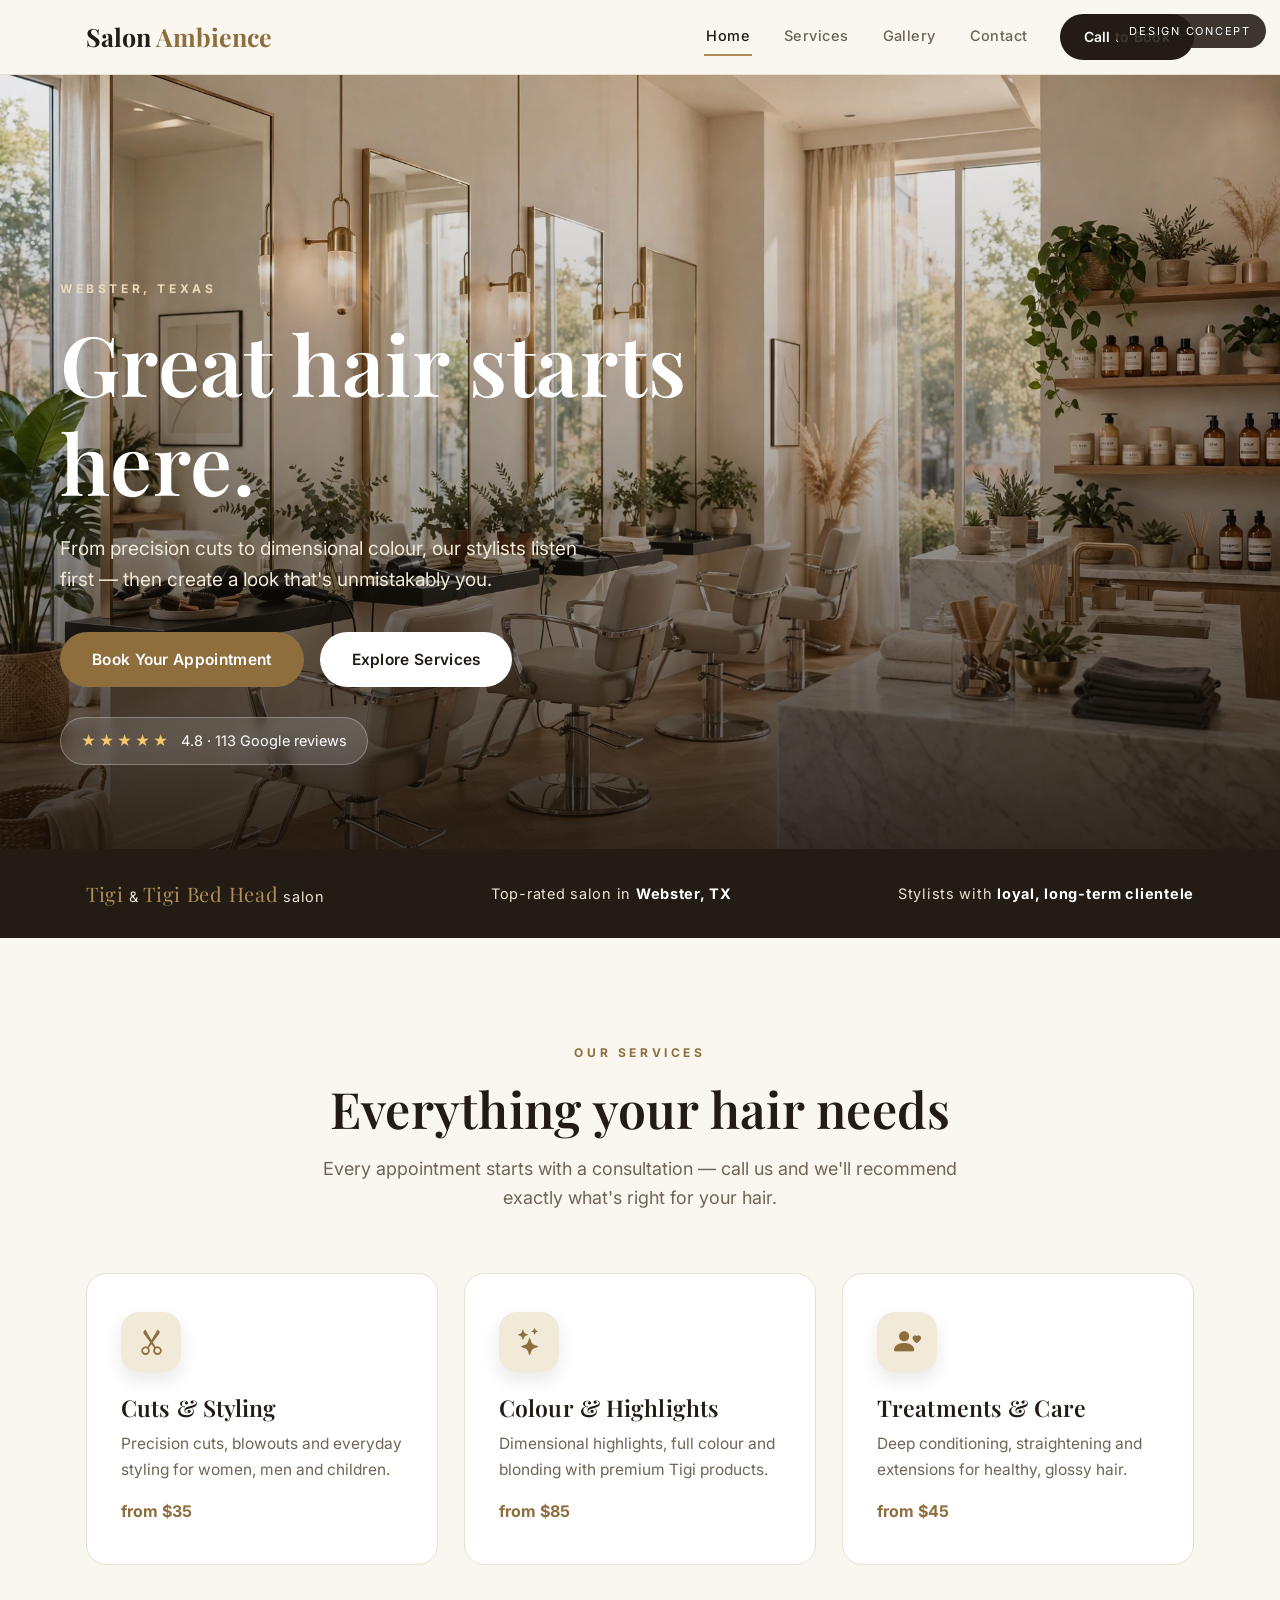
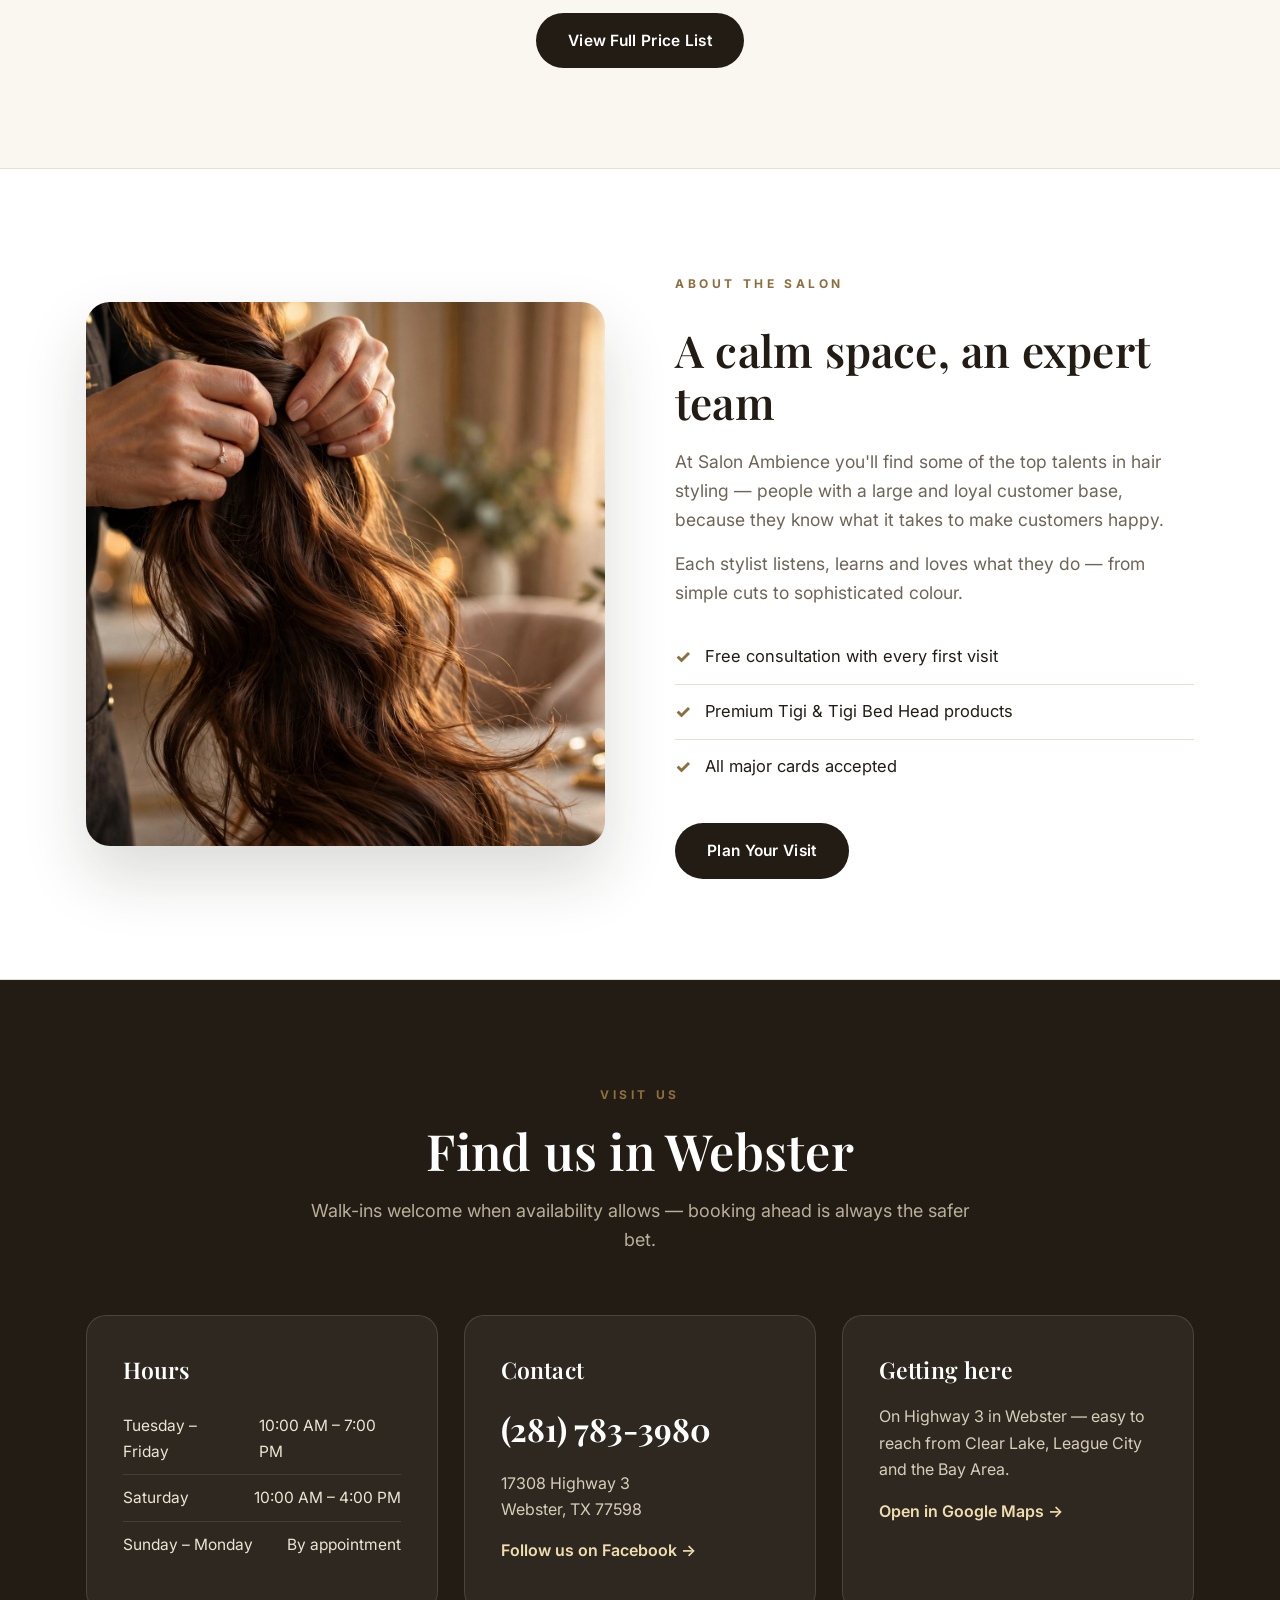
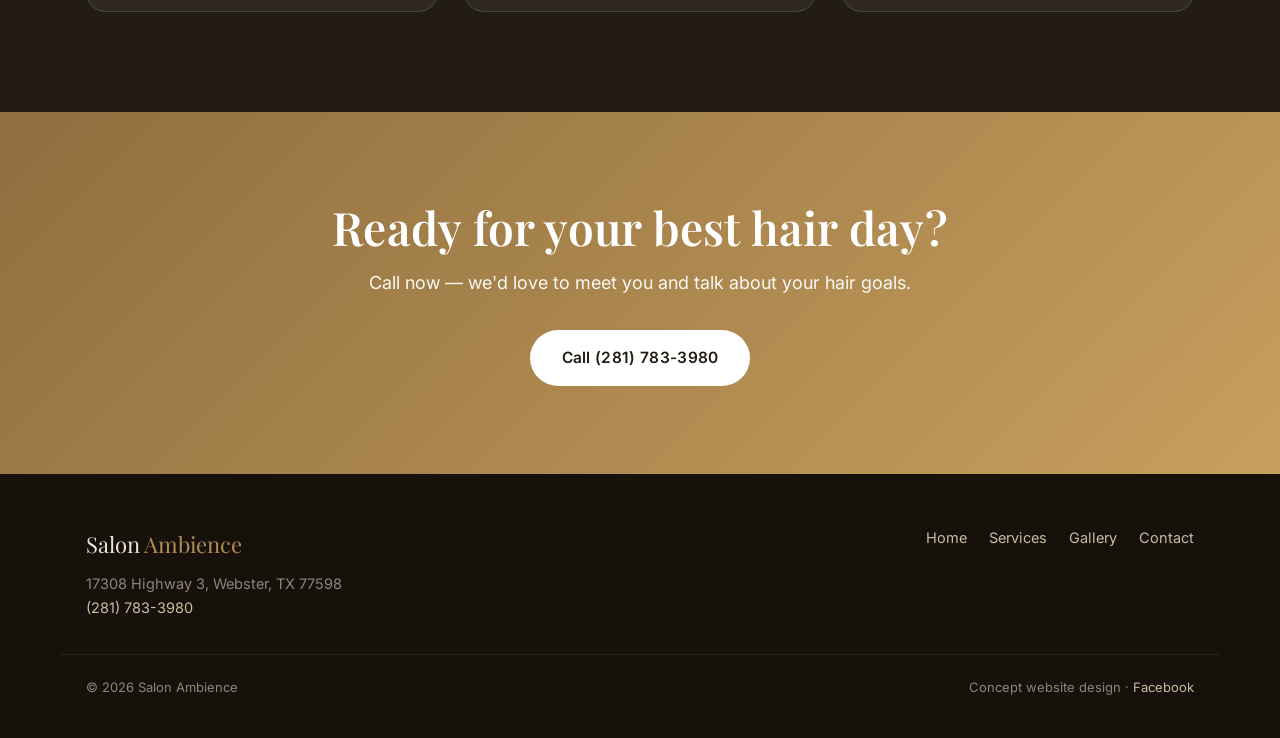
==== index.html @ 00f1ce6d "Demo website concept for Salon Ambience (Webster, TX)" ====
<!DOCTYPE html>
<html lang="en">
<head>
<meta charset="UTF-8">
<meta name="viewport" content="width=device-width, initial-scale=1.0">
<title>Salon Ambience — Hair Salon in Webster, TX</title>
<meta name="description" content="Salon Ambience in Webster, TX — haircuts, colour, styling and treatments. Rated 4.8 from 113 Google reviews. Call to book.">
<link rel="preconnect" href="https://fonts.googleapis.com">
<link rel="preconnect" href="https://fonts.gstatic.com" crossorigin>
<link href="https://fonts.googleapis.com/css2?family=Playfair+Display:ital,wght@0,500;0,600;0,700;1,500&family=Inter:wght@400;500;600;700&display=swap" rel="stylesheet">
<link rel="stylesheet" href="https://cdn.jsdelivr.net/npm/bootstrap-icons@1.11.3/font/bootstrap-icons.min.css">
<link rel="stylesheet" href="styles.css">
</head>
<body>
<div class="concept">Design concept</div>

<header class="site">
  <div class="wrap nav">
    <a class="brand" href="index.html">Salon <em>Ambience</em></a>
    <nav class="nav-links">
      <a class="page active" href="index.html">Home</a>
      <a class="page" href="services.html">Services</a>
      <a class="page" href="gallery.html">Gallery</a>
      <a class="page" href="contact.html">Contact</a>
      <a class="btn small" href="tel:+12817833980">Call to Book</a>
    </nav>
    <button class="nav-toggle" type="button" aria-label="Open menu" aria-expanded="false"><i class="bi bi-list"></i></button>
  </div>
</header>

<section class="hero">
  <img src="images/hero.webp" alt="Elegant interior of Salon Ambience">
  <div class="wrap hero-inner">
    <span class="kicker">Webster, Texas</span>
    <h1>Great hair starts here.</h1>
    <p>From precision cuts to dimensional colour, our stylists listen first — then create a look that's unmistakably you.</p>
    <div class="hero-cta">
      <a class="btn gold" href="tel:+12817833980">Book Your Appointment</a>
      <a class="btn light" href="services.html">Explore Services</a>
    </div>
    <div class="rating"><span class="stars">★★★★★</span> 4.8 · 113 Google reviews</div>
  </div>
</section>

<div class="trust">
  <div class="wrap">
    <div class="trust-item"><span class="serif">Tigi</span> &amp; <span class="serif">Tigi Bed Head</span> salon</div>
    <div class="trust-item">Top-rated salon in <strong>Webster, TX</strong></div>
    <div class="trust-item">Stylists with <strong>loyal, long-term clientele</strong></div>
  </div>
</div>

<section class="sec">
  <div class="wrap">
    <div class="sec-head">
      <span class="kicker">Our Services</span>
      <h2>Everything your hair needs</h2>
      <p>Every appointment starts with a consultation — call us and we'll recommend exactly what's right for your hair.</p>
    </div>
    <div class="grid3">
      <div class="card"><div class="tile"><i class="bi bi-scissors"></i></div><h3>Cuts &amp; Styling</h3><p>Precision cuts, blowouts and everyday styling for women, men and children.</p><span class="price">from $35</span></div>
      <div class="card"><div class="tile"><i class="bi bi-stars"></i></div><h3>Colour &amp; Highlights</h3><p>Dimensional highlights, full colour and blonding with premium Tigi products.</p><span class="price">from $85</span></div>
      <div class="card"><div class="tile"><i class="bi bi-person-heart"></i></div><h3>Treatments &amp; Care</h3><p>Deep conditioning, straightening and extensions for healthy, glossy hair.</p><span class="price">from $45</span></div>
    </div>
    <div class="center"><a class="btn" href="services.html">View Full Price List</a></div>
  </div>
</section>

<section class="sec" style="background:var(--white);border-top:1px solid var(--line);border-bottom:1px solid var(--line)">
  <div class="wrap split">
    <div class="frame"><img src="images/detail.webp" alt="Stylist at work in Salon Ambience"></div>
    <div>
      <span class="kicker">About the salon</span>
      <h2>A calm space, an expert team</h2>
      <p>At Salon Ambience you'll find some of the top talents in hair styling — people with a large and loyal customer base, because they know what it takes to make customers happy.</p>
      <p>Each stylist listens, learns and loves what they do — from simple cuts to sophisticated colour.</p>
      <ul class="checklist">
        <li><span class="tick">✓</span> Free consultation with every first visit</li>
        <li><span class="tick">✓</span> Premium Tigi &amp; Tigi Bed Head products</li>
        <li><span class="tick">✓</span> All major cards accepted</li>
      </ul>
      <a class="btn" href="contact.html">Plan Your Visit</a>
    </div>
  </div>
</section>

<section class="sec dark" id="visit">
  <div class="wrap">
    <div class="sec-head">
      <span class="kicker">Visit us</span>
      <h2>Find us in Webster</h2>
      <p>Walk-ins welcome when availability allows — booking ahead is always the safer bet.</p>
    </div>
    <div class="vgrid">
      <div class="vcard">
        <h3>Hours</h3>
        <div class="hours">
          <div><span>Tuesday – Friday</span><span>10:00 AM – 7:00 PM</span></div>
          <div><span>Saturday</span><span>10:00 AM – 4:00 PM</span></div>
          <div><span>Sunday – Monday</span><span>By appointment</span></div>
        </div>
      </div>
      <div class="vcard">
        <h3>Contact</h3>
        <p><a class="big-phone" href="tel:+12817833980">(281) 783-3980</a></p>
        <p style="margin-top:14px">17308 Highway 3<br>Webster, TX 77598</p>
        <p style="margin-top:14px"><a class="inline" href="https://www.facebook.com/salonambienceclearlake/" target="_blank" rel="noopener">Follow us on Facebook →</a></p>
      </div>
      <div class="vcard">
        <h3>Getting here</h3>
        <p>On Highway 3 in Webster — easy to reach from Clear Lake, League City and the Bay Area.</p>
        <p style="margin-top:16px"><a class="inline" href="https://www.google.com/maps/search/?api=1&query=Salon+Ambience+17308+Highway+3+Webster+TX+77598" target="_blank" rel="noopener">Open in Google Maps →</a></p>
      </div>
    </div>
  </div>
</section>

<div class="cta-banner">
  <h2>Ready for your best hair day?</h2>
  <p>Call now — we'd love to meet you and talk about your hair goals.</p>
  <a class="btn light" href="tel:+12817833980">Call (281) 783-3980</a>
</div>

<footer class="site">
  <div class="wrap">
    <div>
      <div class="fbrand">Salon <em style="font-style:normal;color:var(--gold)">Ambience</em></div>
      <p>17308 Highway 3, Webster, TX 77598<br><a href="tel:+12817833980">(281) 783-3980</a></p>
    </div>
    <div class="flinks">
      <a href="index.html">Home</a><a href="services.html">Services</a>
      <a href="gallery.html">Gallery</a><a href="contact.html">Contact</a>
    </div>
  </div>
  <div class="wrap copy">
    <span>© 2026 Salon Ambience</span>
    <span>Concept website design · <a href="https://www.facebook.com/salonambienceclearlake/" target="_blank" rel="noopener">Facebook</a></span>
  </div>
</footer>
<script>
(function(){
  var btn=document.querySelector(".nav-toggle");
  var nav=document.querySelector("header.site .nav");
  if(!btn||!nav){return;}
  btn.addEventListener("click",function(){
    var open=nav.classList.toggle("open");
    btn.setAttribute("aria-expanded",open?"true":"false");
    btn.setAttribute("aria-label",open?"Close menu":"Open menu");
    btn.innerHTML='<i class="bi '+(open?"bi-x":"bi-list")+'"></i>';
  });
  nav.addEventListener("click",function(e){
    if(e.target.closest("a")&&nav.classList.contains("open")){
      nav.classList.remove("open");
      btn.setAttribute("aria-expanded","false");
      btn.setAttribute("aria-label","Open menu");
      btn.innerHTML='<i class="bi bi-list"></i>';
    }
  });
})();
</script>
</body>
</html>
---- styles.css ----
/* Salon Ambience — design system
   Beauty/salon lane: warm ivory + charcoal + gold | Playfair Display + Inter */
:root{
  --ivory:#FAF7F1;
  --cream:#F2EAD9;
  --blush:#EAD9C6;
  --charcoal:#221C14;
  --muted:#6F6455;
  --gold:#B08D57;
  --gold-deep:#8F6E3E;
  --line:#E8DFCE;
  --white:#FFFFFF;
  --shadow:0 18px 44px rgba(34,28,20,.10);
  --radius:20px;
  --font-display:'Playfair Display',Georgia,serif;
  --font-body:'Inter',system-ui,-apple-system,sans-serif;
}
*{margin:0;padding:0;box-sizing:border-box}
html{scroll-behavior:smooth}
body{font-family:var(--font-body);background:var(--ivory);color:var(--charcoal);
  font-size:16.5px;line-height:1.65;-webkit-font-smoothing:antialiased;
  overflow-x:hidden;overflow-x:clip}
h1,h2,h3{font-family:var(--font-display);font-weight:600;line-height:1.18;letter-spacing:.005em}
a{color:inherit}
img{display:block;max-width:100%}
.wrap{max-width:1160px;margin:0 auto;padding:0 26px}

/* concept badge */
.concept{position:fixed;top:14px;right:14px;z-index:200;background:rgba(34,28,20,.88);color:#fff;
  font-size:11px;letter-spacing:.16em;text-transform:uppercase;padding:8px 15px;border-radius:999px}

/* header */
header.site{position:sticky;top:0;z-index:100;background:rgba(250,247,241,.94);
  backdrop-filter:blur(12px);border-bottom:1px solid var(--line)}
.nav{display:flex;align-items:center;justify-content:space-between;height:74px}
.brand{font-family:var(--font-display);font-size:25px;font-weight:700;text-decoration:none}
.brand em{font-style:normal;color:var(--gold-deep)}
.nav-links{display:flex;gap:30px;align-items:center}
.nav-links a.page{text-decoration:none;font-size:14.5px;font-weight:500;letter-spacing:.03em;
  color:var(--muted);padding:6px 2px;border-bottom:2px solid transparent}
.nav-links a.page:hover{color:var(--charcoal)}
.nav-links a.page.active{color:var(--charcoal);border-bottom-color:var(--gold)}

/* hamburger toggle (mobile only) */
.nav-toggle{display:none;background:#fff;border:1px solid var(--line);border-radius:12px;
  min-width:46px;min-height:46px;align-items:center;justify-content:center;cursor:pointer;
  color:var(--charcoal);font-size:24px;line-height:1;transition:background .2s,border-color .2s}
.nav-toggle:hover{background:var(--cream)}
.nav-toggle:focus-visible{outline:2px solid var(--gold-deep);outline-offset:2px}

/* buttons */
.btn{display:inline-block;background:var(--charcoal);color:#fff;text-decoration:none;font-weight:600;
  font-size:15.5px;padding:15px 32px;border-radius:999px;letter-spacing:.02em;border:none;cursor:pointer;
  transition:transform .22s,box-shadow .22s,background .22s}
.btn:hover{background:var(--gold-deep);transform:translateY(-2px);box-shadow:0 12px 26px rgba(143,110,62,.28)}
.btn.gold{background:var(--gold-deep)}
.btn.gold:hover{background:var(--charcoal);box-shadow:0 12px 26px rgba(34,28,20,.25)}
.btn.light{background:#fff;color:var(--charcoal)}
.btn.light:hover{background:var(--cream)}
.btn.small{padding:11px 24px;font-size:14px}

/* type helpers */
.kicker{display:inline-block;font-size:12px;font-weight:700;letter-spacing:.3em;text-transform:uppercase;
  color:var(--gold-deep);margin-bottom:16px}
.lead{font-size:19px;color:var(--muted);max-width:640px}
.sec{padding:100px 0}
.sec-head{max-width:660px;margin:0 auto 60px;text-align:center}
.sec-head h2{font-size:clamp(32px,4vw,50px);margin-bottom:16px}
.sec-head p{color:var(--muted);font-size:18px}

/* hero */
.hero{position:relative;min-height:86vh;display:flex;align-items:flex-end;color:#fff;overflow:hidden}
.hero>img{position:absolute;inset:0;width:100%;height:100%;object-fit:cover}
.hero::after{content:"";position:absolute;inset:0;
  background:linear-gradient(to top,rgba(22,16,9,.80) 0%,rgba(22,16,9,.28) 55%,rgba(22,16,9,.06) 100%)}
.hero-inner{position:relative;z-index:2;padding:96px 0 84px;width:100%}
.hero .kicker{color:#EBD9B8}
.hero h1{font-size:clamp(46px,6.5vw,84px);max-width:680px;margin-bottom:22px}
.hero p{font-size:19px;max-width:540px;color:#F2E9D6;margin-bottom:36px}
.hero-cta{display:flex;gap:16px;flex-wrap:wrap}
.rating{margin-top:30px;display:inline-flex;align-items:center;gap:10px;font-size:14.5px;
  background:rgba(255,255,255,.13);border:1px solid rgba(255,255,255,.28);
  padding:11px 20px;border-radius:999px;backdrop-filter:blur(6px)}
.rating .stars{color:#F5C86B;letter-spacing:3px}

/* page hero (inner pages) */
.page-hero{background:var(--charcoal);color:#fff;padding:88px 0 76px;position:relative;overflow:hidden}
.page-hero::before{content:"";position:absolute;inset:0;opacity:.14;
  background:radial-gradient(600px 300px at 80% 20%,var(--gold),transparent 70%)}
.page-hero h1{font-size:clamp(38px,5vw,62px);margin-bottom:14px;position:relative}
.page-hero p{color:#CBBFA8;font-size:18px;max-width:600px;position:relative}
.page-hero .kicker{color:var(--gold)}

/* trust strip */
.trust{background:var(--charcoal);color:#EDE4D3;padding:28px 0}
.trust .wrap{display:flex;justify-content:space-between;align-items:center;gap:22px;flex-wrap:wrap}
.trust-item{font-size:14.5px;letter-spacing:.05em}
.trust-item strong{color:#fff}
.trust-item .serif{font-family:var(--font-display);font-size:20px;color:var(--gold)}

/* cards */
.grid3{display:grid;grid-template-columns:repeat(3,1fr);gap:26px}
.grid2{display:grid;grid-template-columns:repeat(2,1fr);gap:26px}
@media(max-width:920px){.grid3{grid-template-columns:1fr 1fr}}
@media(max-width:620px){.grid3,.grid2{grid-template-columns:1fr}}
.card{background:var(--white);border:1px solid var(--line);border-radius:var(--radius);
  padding:38px 34px;transition:transform .25s,box-shadow .25s}
.card:hover{transform:translateY(-6px);box-shadow:var(--shadow)}
.card .tile{width:60px;height:60px;border-radius:18px;background:var(--cream);
  display:flex;align-items:center;justify-content:center;margin-bottom:22px;
  box-shadow:0 8px 18px rgba(34,28,20,.10)}
.card .tile i{font-size:27px;color:var(--gold-deep);line-height:1}
.card h3{font-size:23px;margin-bottom:10px}
.card p{color:var(--muted);font-size:15.5px}
.card .price{display:inline-block;margin-top:16px;font-weight:700;color:var(--gold-deep);font-size:16px}

/* split feature */
.split{display:grid;grid-template-columns:1fr 1fr;gap:70px;align-items:center}
@media(max-width:880px){.split{grid-template-columns:1fr;gap:44px}}
.split h2{font-size:clamp(30px,3.6vw,44px);margin:14px 0 20px}
.split p{color:var(--muted);font-size:17.5px;margin-bottom:16px}
.frame{border-radius:24px;overflow:hidden;box-shadow:0 30px 64px rgba(34,28,20,.16)}
.frame img{width:100%;height:100%;object-fit:cover;aspect-ratio:4/4.2}
.checklist{list-style:none;margin:22px 0 30px}
.checklist li{padding:12px 0;border-bottom:1px solid var(--line);font-size:16.5px;
  display:flex;gap:14px;align-items:center}
.checklist li:last-child{border:none}
.checklist .tick{color:var(--gold-deep);font-weight:800;font-size:18px}

/* price list (services page) */
.menu{background:var(--white);border:1px solid var(--line);border-radius:var(--radius);
  padding:46px 48px;margin-bottom:34px}
@media(max-width:620px){.menu{padding:32px 26px}}
.menu h3{font-size:27px;margin-bottom:6px}
.menu .sub{color:var(--muted);font-size:15px;margin-bottom:26px}
.menu-row{display:flex;justify-content:space-between;align-items:baseline;gap:20px;
  padding:15px 0;border-bottom:1px dashed var(--line)}
.menu-row:last-child{border:none}
.menu-row .name{font-weight:600;font-size:16.5px}
.menu-row .desc{color:var(--muted);font-size:14.5px;margin-top:3px}
.menu-row .from{white-space:nowrap;font-family:var(--font-display);font-size:19px;
  color:var(--gold-deep);font-weight:700}
.fineprint{text-align:center;color:var(--muted);font-size:13.5px;margin-top:26px;max-width:560px;margin-left:auto;margin-right:auto}

/* gallery */
.gal{display:grid;grid-template-columns:repeat(2,1fr);gap:26px}
@media(max-width:620px){.gal{grid-template-columns:1fr}}
.gal figure{border-radius:var(--radius);overflow:hidden;position:relative;box-shadow:var(--shadow)}
.gal img{width:100%;height:420px;object-fit:cover;transition:transform .5s}
.gal figure:hover img{transform:scale(1.04)}
.gal figcaption{position:absolute;left:0;right:0;bottom:0;padding:44px 26px 22px;color:#fff;
  font-size:15px;font-weight:500;
  background:linear-gradient(to top,rgba(22,16,9,.72),transparent)}

/* visit / contact */
.dark{background:var(--charcoal);color:#EDE4D3}
.dark .sec-head h2{color:#fff}
.dark .sec-head p{color:#B9AE99}
.vgrid{display:grid;grid-template-columns:repeat(3,1fr);gap:26px}
@media(max-width:880px){.vgrid{grid-template-columns:1fr}}
.vcard{background:rgba(255,255,255,.055);border:1px solid rgba(255,255,255,.13);
  border-radius:var(--radius);padding:40px 36px}
.vcard h3{color:#fff;font-size:23px;margin-bottom:20px}
.vcard p{color:#D8CDB8;font-size:16px;margin-bottom:8px}
.vcard a.inline{color:#F0DDAE;text-decoration:none;font-weight:600}
.vcard a.inline:hover{text-decoration:underline}
.hours div{display:flex;justify-content:space-between;gap:14px;padding:10px 0;
  border-bottom:1px solid rgba(255,255,255,.1);font-size:15.5px}
.hours div:last-child{border:none}
.big-phone{font-family:var(--font-display);font-size:32px;color:#fff;text-decoration:none;font-weight:700}
.big-phone:hover{color:var(--gold)}

/* cta banner */
.cta-banner{background:linear-gradient(135deg,var(--gold-deep),#C79F5E);color:#fff;
  text-align:center;padding:88px 26px}
.cta-banner h2{font-size:clamp(30px,4vw,46px);margin-bottom:14px}
.cta-banner p{font-size:18px;opacity:.94;margin-bottom:32px}

/* footer */
footer.site{background:#16110B;color:#8F8574;padding:52px 0 40px;font-size:14.5px}
footer.site .wrap{display:flex;justify-content:space-between;gap:26px;flex-wrap:wrap;align-items:flex-start}
footer.site .fbrand{font-family:var(--font-display);font-size:22px;color:#EDE4D3;margin-bottom:10px}
footer.site a{color:#C9BC9F;text-decoration:none}
footer.site a:hover{text-decoration:underline}
footer.site .flinks{display:flex;gap:22px}
.copy{margin-top:34px;padding-top:22px;border-top:1px solid rgba(255,255,255,.08);
  display:flex;justify-content:space-between;gap:14px;flex-wrap:wrap;font-size:13px}

.center{text-align:center;margin-top:48px}

/* mobile: hamburger nav + small breakage fixes (desktop untouched) */
@media(max-width:768px){
  .sec{padding:72px 0}
  .nav-toggle{display:inline-flex}
  .nav-links{display:none}
  .nav.open .nav-links{display:flex;position:absolute;top:100%;left:0;right:0;z-index:150;
    flex-direction:column;align-items:stretch;gap:0;background:var(--ivory);
    border-bottom:1px solid var(--line);box-shadow:var(--shadow);padding:10px 26px 24px}
  .nav.open .nav-links a.page{display:block;padding:13px 2px;font-size:16px;border-bottom:1px solid var(--line)}
  .nav.open .nav-links a.page.active{color:var(--charcoal);border-bottom:2px solid var(--gold)}
  .nav.open .nav-links .btn{margin-top:16px;text-align:center;padding:14px 24px}
  .hero-inner{padding:72px 0 64px}
  .hero{min-height:62vh}
  .hero h1{font-size:clamp(38px,10.5vw,64px)}
  .hero p{font-size:17px}
  .hero-cta .btn{flex:1 1 100%;text-align:center}
  .rating{flex-wrap:wrap}
  .big-phone{font-size:27px}
  .cta-banner{padding:64px 22px}
  .gal img{height:300px}
  .concept{top:auto;bottom:16px}
}
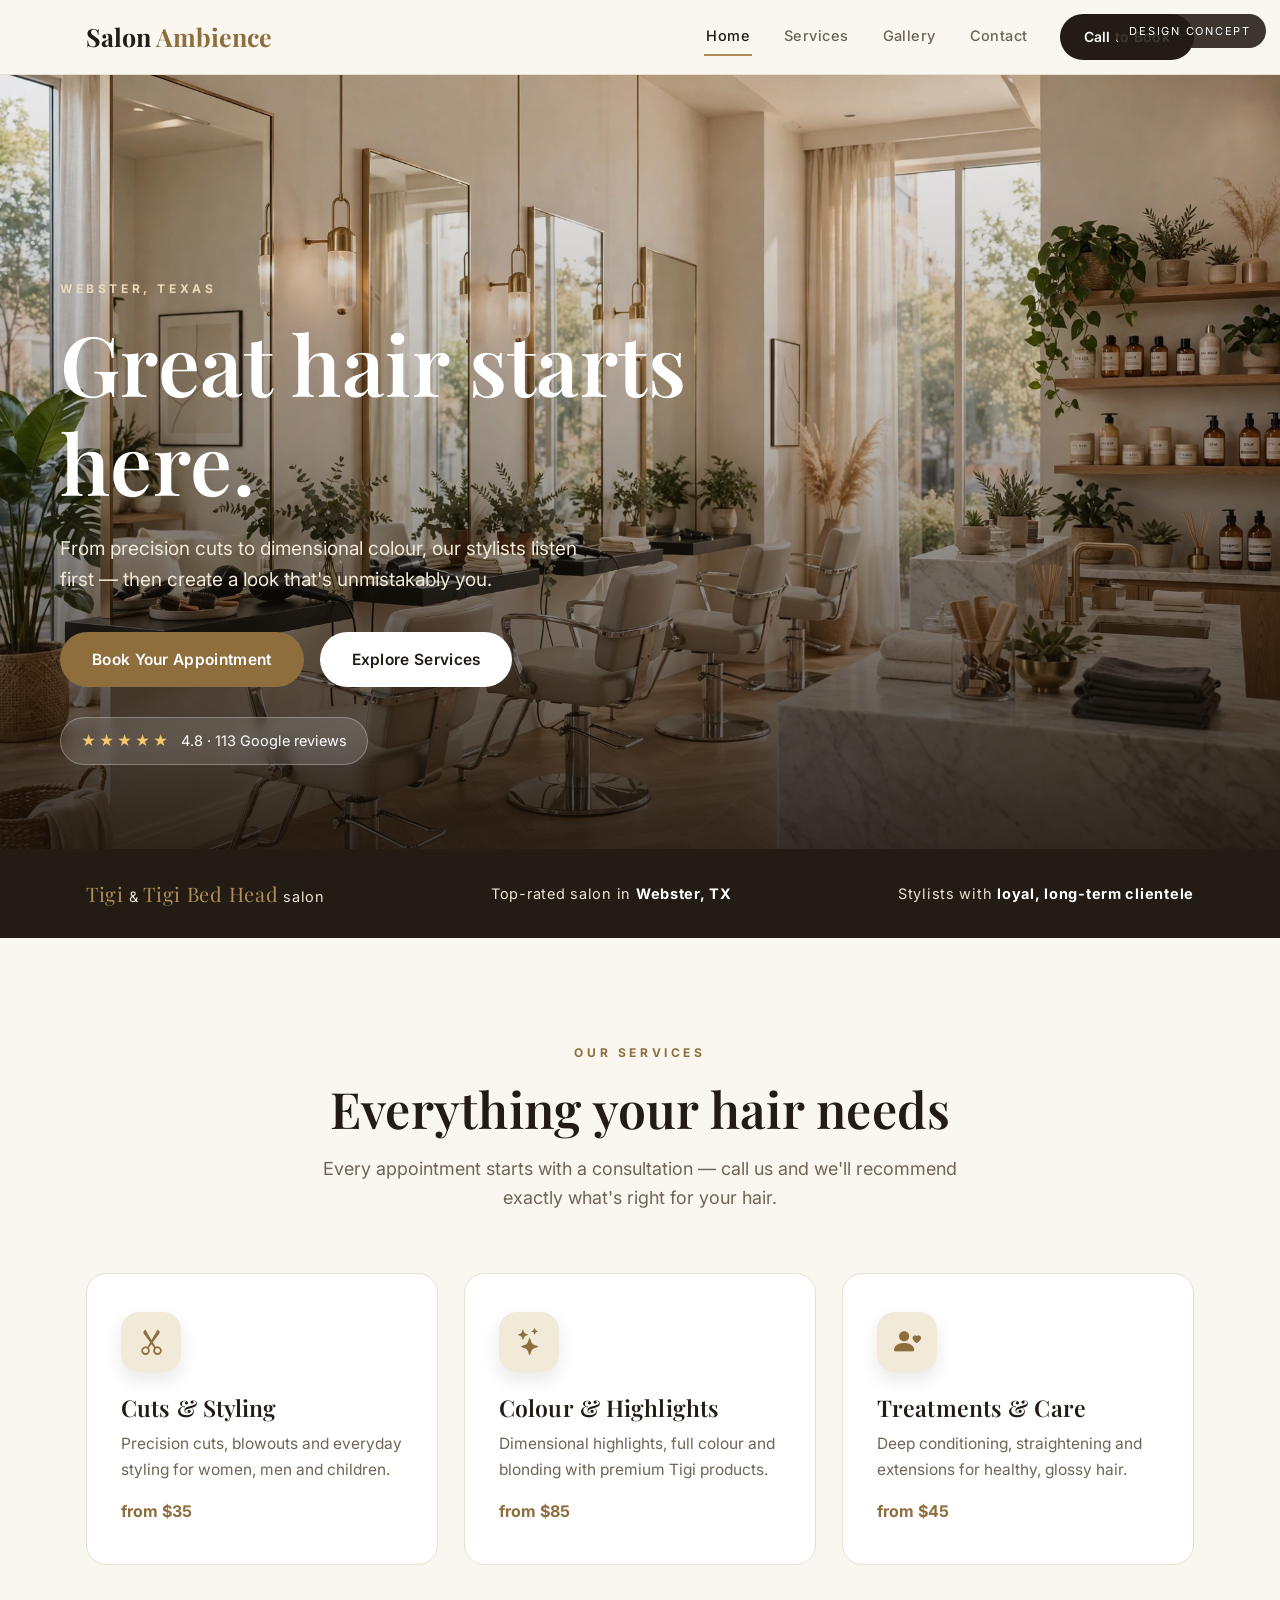
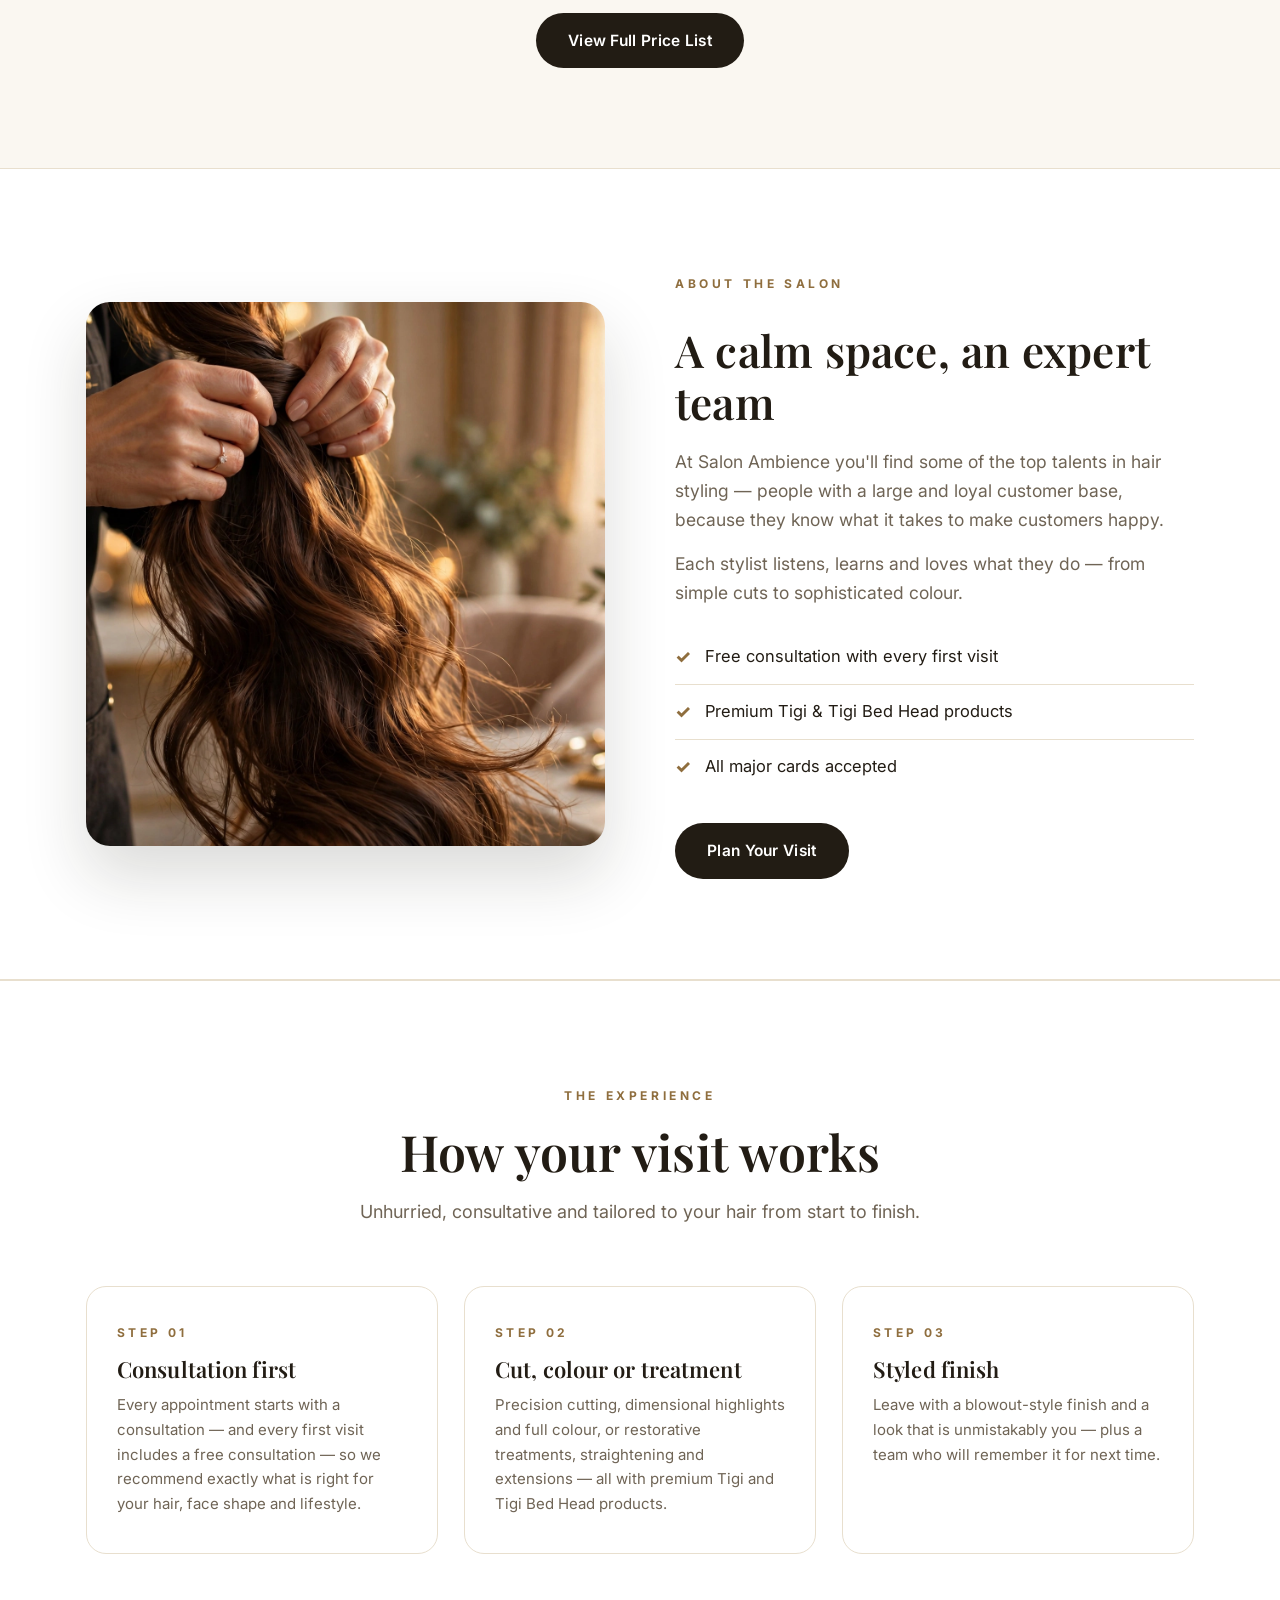
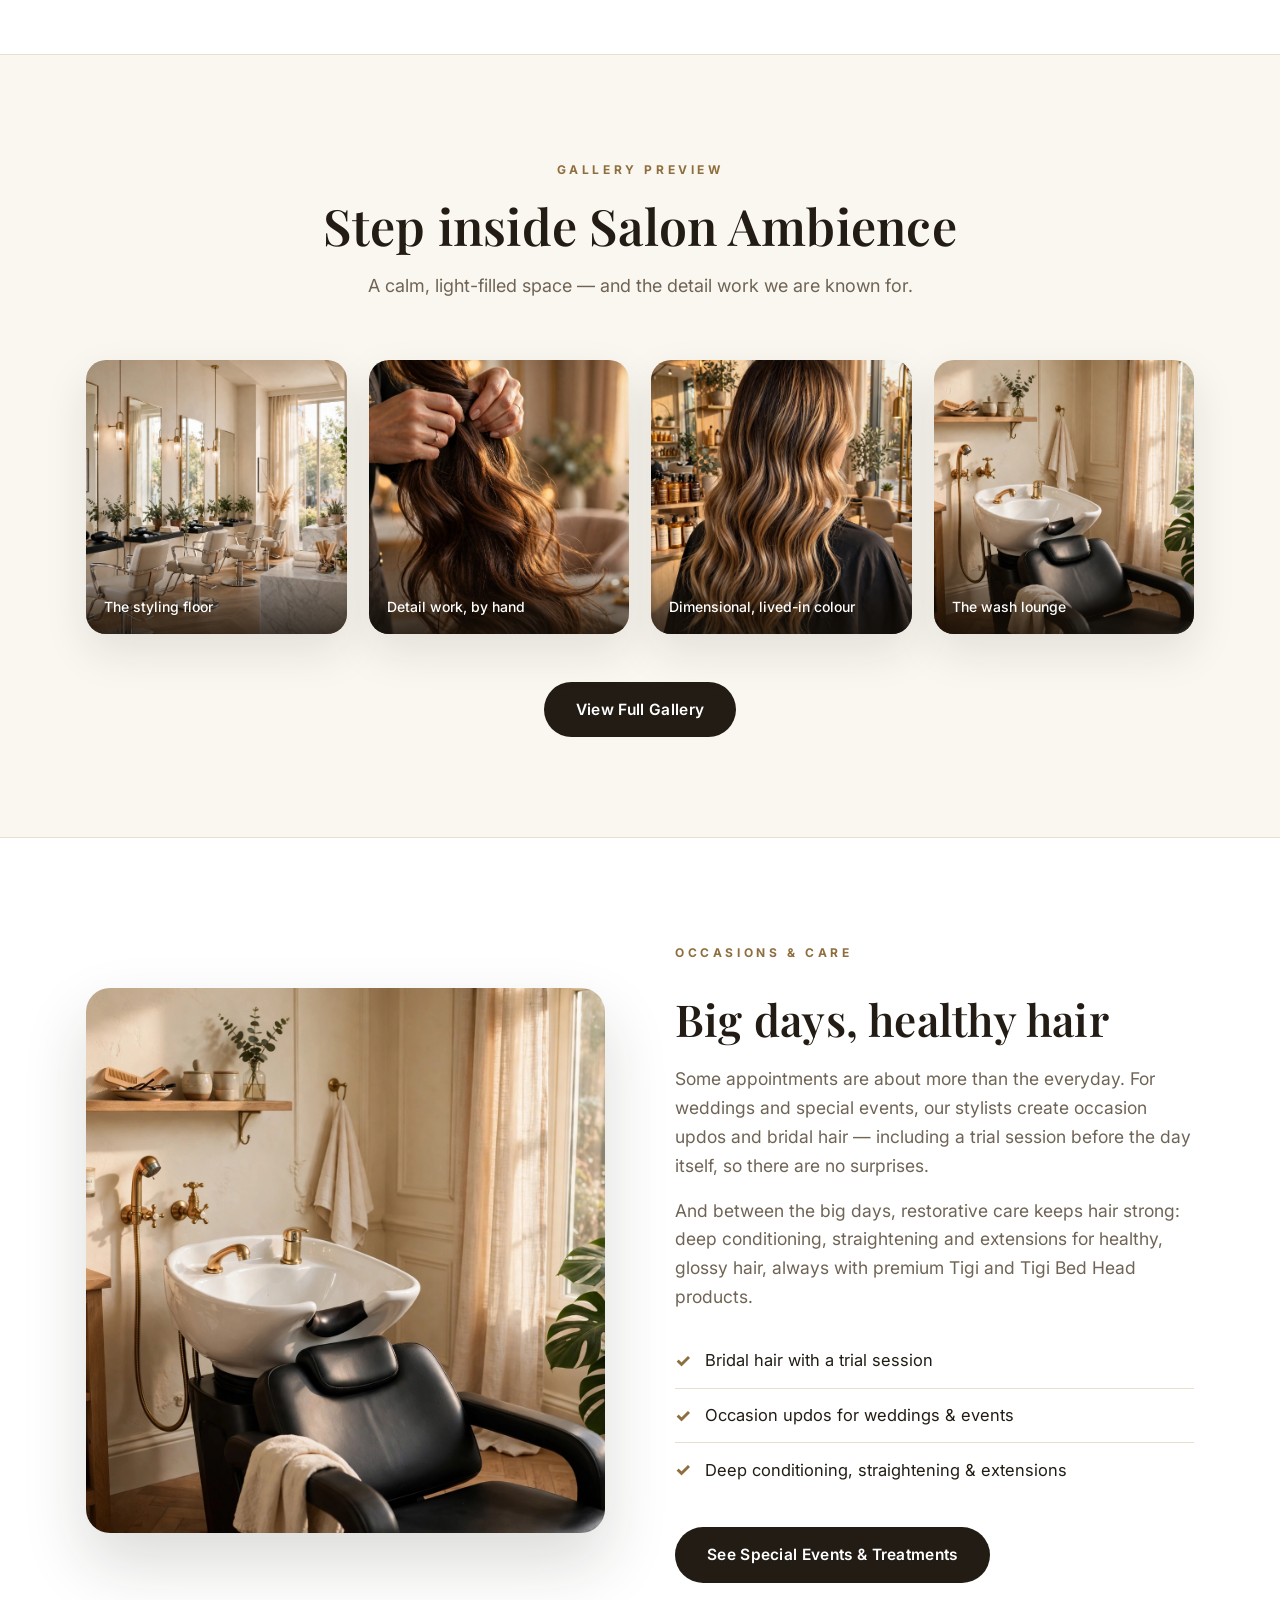
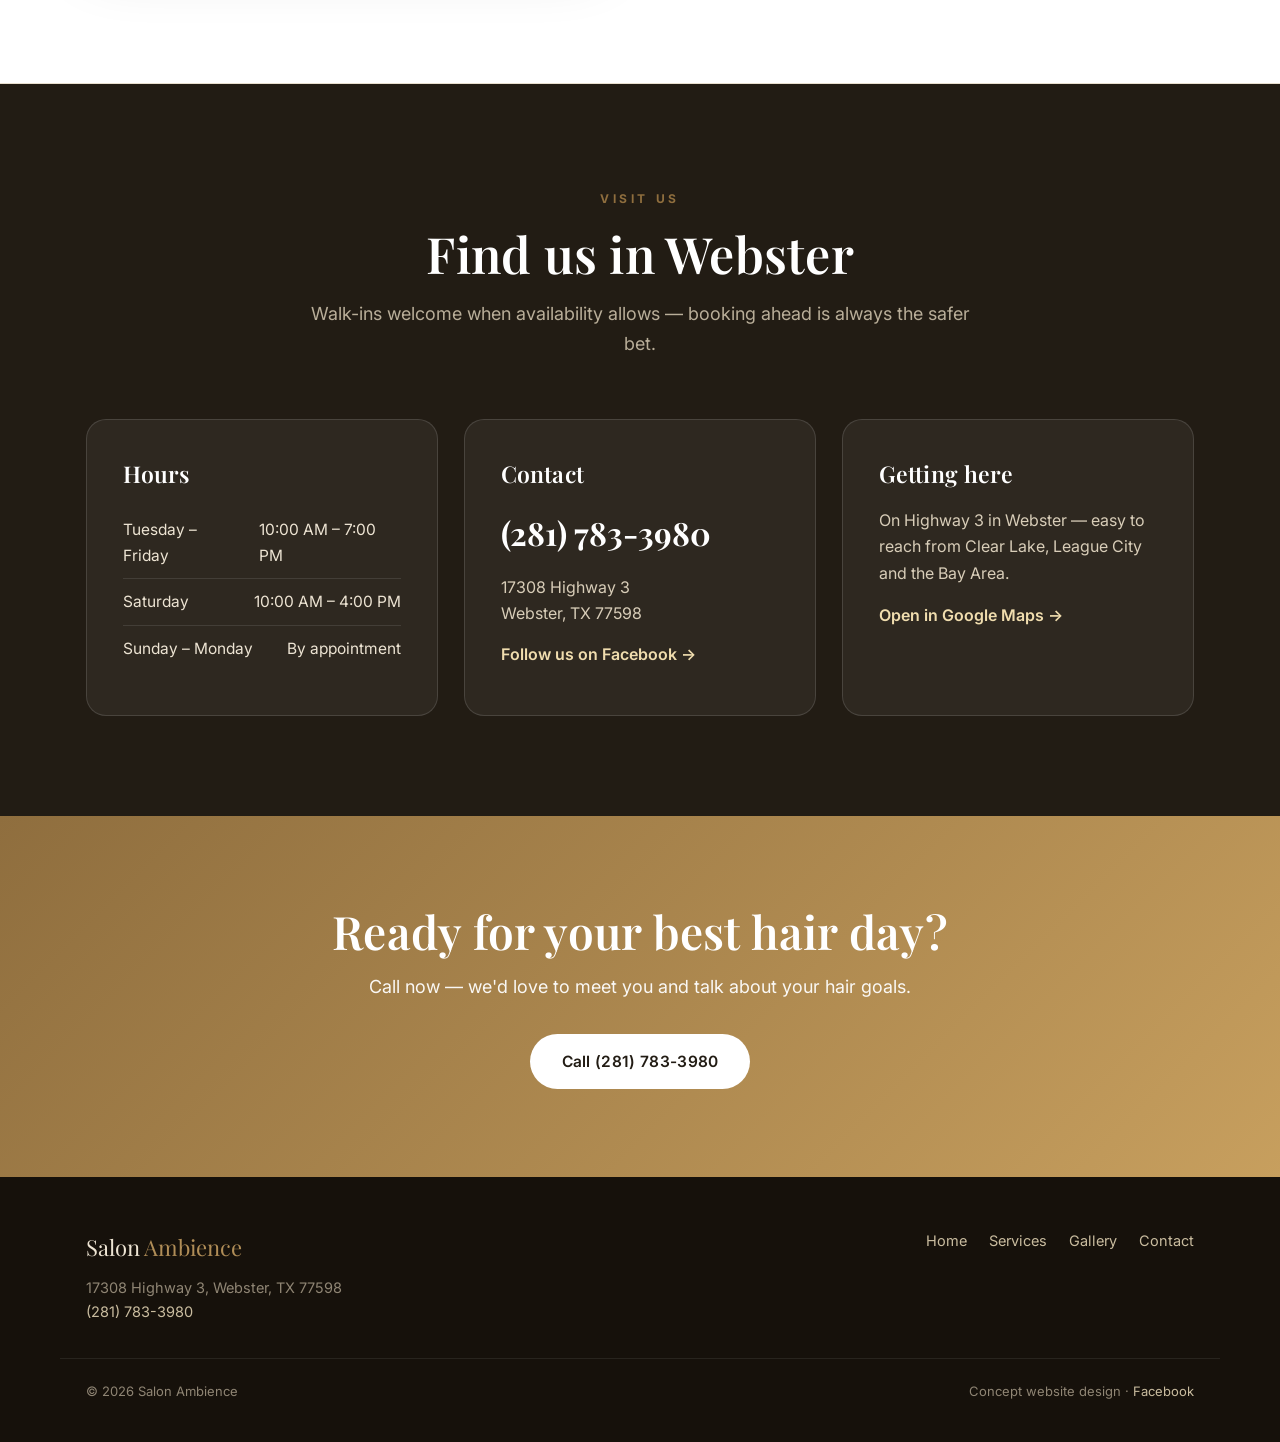
==== commit 2ecfbba6: "Demo website concept for Salon Ambience (Webster, TX)" ====
--- a/index.html
+++ b/index.html
@@ -50,6 +50,7 @@
   </div>
 </div>
 
+
 <section class="sec">
   <div class="wrap">
     <div class="sec-head">
@@ -80,6 +81,61 @@
         <li><span class="tick">✓</span> All major cards accepted</li>
       </ul>
       <a class="btn" href="contact.html">Plan Your Visit</a>
+    </div>
+  </div>
+</section>
+
+
+
+
+<section class="sec" style="background:var(--white);border-top:1px solid var(--line);border-bottom:1px solid var(--line)">
+  <div class="wrap">
+    <div class="sec-head">
+      <span class="kicker">The Experience</span>
+      <h2>How your visit works</h2>
+      <p>Unhurried, consultative and tailored to your hair from start to finish.</p>
+    </div>
+    <div class="steps3">
+      <div class="stepc"><p class="snum">Step 01</p><h3>Consultation first</h3><p>Every appointment starts with a consultation — and every first visit includes a free consultation — so we recommend exactly what is right for your hair, face shape and lifestyle.</p></div>
+      <div class="stepc"><p class="snum">Step 02</p><h3>Cut, colour or treatment</h3><p>Precision cutting, dimensional highlights and full colour, or restorative treatments, straightening and extensions — all with premium Tigi and Tigi Bed Head products.</p></div>
+      <div class="stepc"><p class="snum">Step 03</p><h3>Styled finish</h3><p>Leave with a blowout-style finish and a look that is unmistakably you — plus a team who will remember it for next time.</p></div>
+    </div>
+  </div>
+</section>
+
+<section class="sec">
+  <div class="wrap">
+    <div class="sec-head">
+      <span class="kicker">Gallery Preview</span>
+      <h2>Step inside Salon Ambience</h2>
+      <p>A calm, light-filled space — and the detail work we are known for.</p>
+    </div>
+    <div class="gprev">
+      <figure><img src="images/hero.webp" alt="Salon Ambience styling floor in Webster"><figcaption>The styling floor</figcaption></figure>
+      <figure><img src="images/detail.webp" alt="Stylist finishing a look at Salon Ambience"><figcaption>Detail work, by hand</figcaption></figure>
+      <figure><img src="images/work-1.webp" alt="Balayage hair result at Salon Ambience"><figcaption>Dimensional, lived-in colour</figcaption></figure>
+      <figure><img src="images/work-2.webp" alt="Wash station at Salon Ambience"><figcaption>The wash lounge</figcaption></figure>
+    </div>
+    <div class="center"><a class="btn" href="gallery.html">View Full Gallery</a></div>
+  </div>
+</section>
+
+
+
+<section class="sec" style="background:var(--white);border-top:1px solid var(--line);border-bottom:1px solid var(--line)">
+  <div class="wrap split">
+    <div class="frame"><img src="images/work-2.webp" alt="Occasion styling at Salon Ambience"></div>
+    <div>
+      <span class="kicker">Occasions &amp; Care</span>
+      <h2>Big days, healthy hair</h2>
+      <p>Some appointments are about more than the everyday. For weddings and special events, our stylists create occasion updos and bridal hair — including a trial session before the day itself, so there are no surprises.</p>
+      <p>And between the big days, restorative care keeps hair strong: deep conditioning, straightening and extensions for healthy, glossy hair, always with premium Tigi and Tigi Bed Head products.</p>
+      <ul class="checklist">
+        <li><span class="tick">✓</span> Bridal hair with a trial session</li>
+        <li><span class="tick">✓</span> Occasion updos for weddings &amp; events</li>
+        <li><span class="tick">✓</span> Deep conditioning, straightening &amp; extensions</li>
+      </ul>
+      <a class="btn" href="services.html">See Special Events &amp; Treatments</a>
     </div>
   </div>
 </section>
--- a/styles.css
+++ b/styles.css
@@ -210,3 +210,30 @@
   .gal img{height:300px}
   .concept{top:auto;bottom:16px}
 }
+
+/* --- Enrichment: highlights / story / experience / gallery preview / FAQ --- */
+.highlights{padding:54px 0 6px}
+.hl-grid{display:grid;grid-template-columns:repeat(4,1fr);gap:22px}
+.hl-card{background:var(--white);border:1px solid var(--line);border-radius:var(--radius);padding:30px 24px;text-align:center;box-shadow:0 12px 30px rgba(34,28,20,.06)}
+.hl-card .tile{width:56px;height:56px;border-radius:18px;background:var(--cream);display:flex;align-items:center;justify-content:center;margin:0 auto 16px}
+.hl-card .tile i{font-size:25px;color:var(--gold-deep)}
+.hl-card h3{font-size:19px;margin-bottom:8px}
+.hl-card p{color:var(--muted);font-size:14.5px}
+@media(max-width:920px){.hl-grid{grid-template-columns:1fr 1fr}}
+@media(max-width:520px){.hl-grid{grid-template-columns:1fr}}
+.steps3{display:grid;grid-template-columns:repeat(3,1fr);gap:26px}
+.stepc{background:var(--white);border:1px solid var(--line);border-radius:var(--radius);padding:36px 30px}
+.stepc .snum{font-size:12px;font-weight:700;letter-spacing:.28em;text-transform:uppercase;color:var(--gold-deep);margin-bottom:14px}
+.stepc h3{font-size:22px;margin-bottom:10px}
+.stepc p{color:var(--muted);font-size:15px}
+@media(max-width:860px){.steps3{grid-template-columns:1fr}}
+.gprev{display:grid;grid-template-columns:repeat(4,1fr);gap:22px}
+.gprev figure{border-radius:var(--radius);overflow:hidden;position:relative;box-shadow:var(--shadow);margin:0}
+.gprev img{width:100%;height:auto;aspect-ratio:4/4.2;object-fit:cover}
+.gprev figcaption{position:absolute;left:0;right:0;bottom:0;padding:36px 18px 16px;color:#fff;font-size:14px;font-weight:500;background:linear-gradient(to top,rgba(22,16,9,.72),transparent)}
+@media(max-width:860px){.gprev{grid-template-columns:1fr 1fr}}
+.faq-list{max-width:760px;margin:0 auto;text-align:left}
+.faq-item{border-bottom:1px solid var(--line);padding:26px 0}
+.faq-item h3{font-size:21px;margin-bottom:8px}
+.faq-item p{color:var(--muted);font-size:16px}
+
